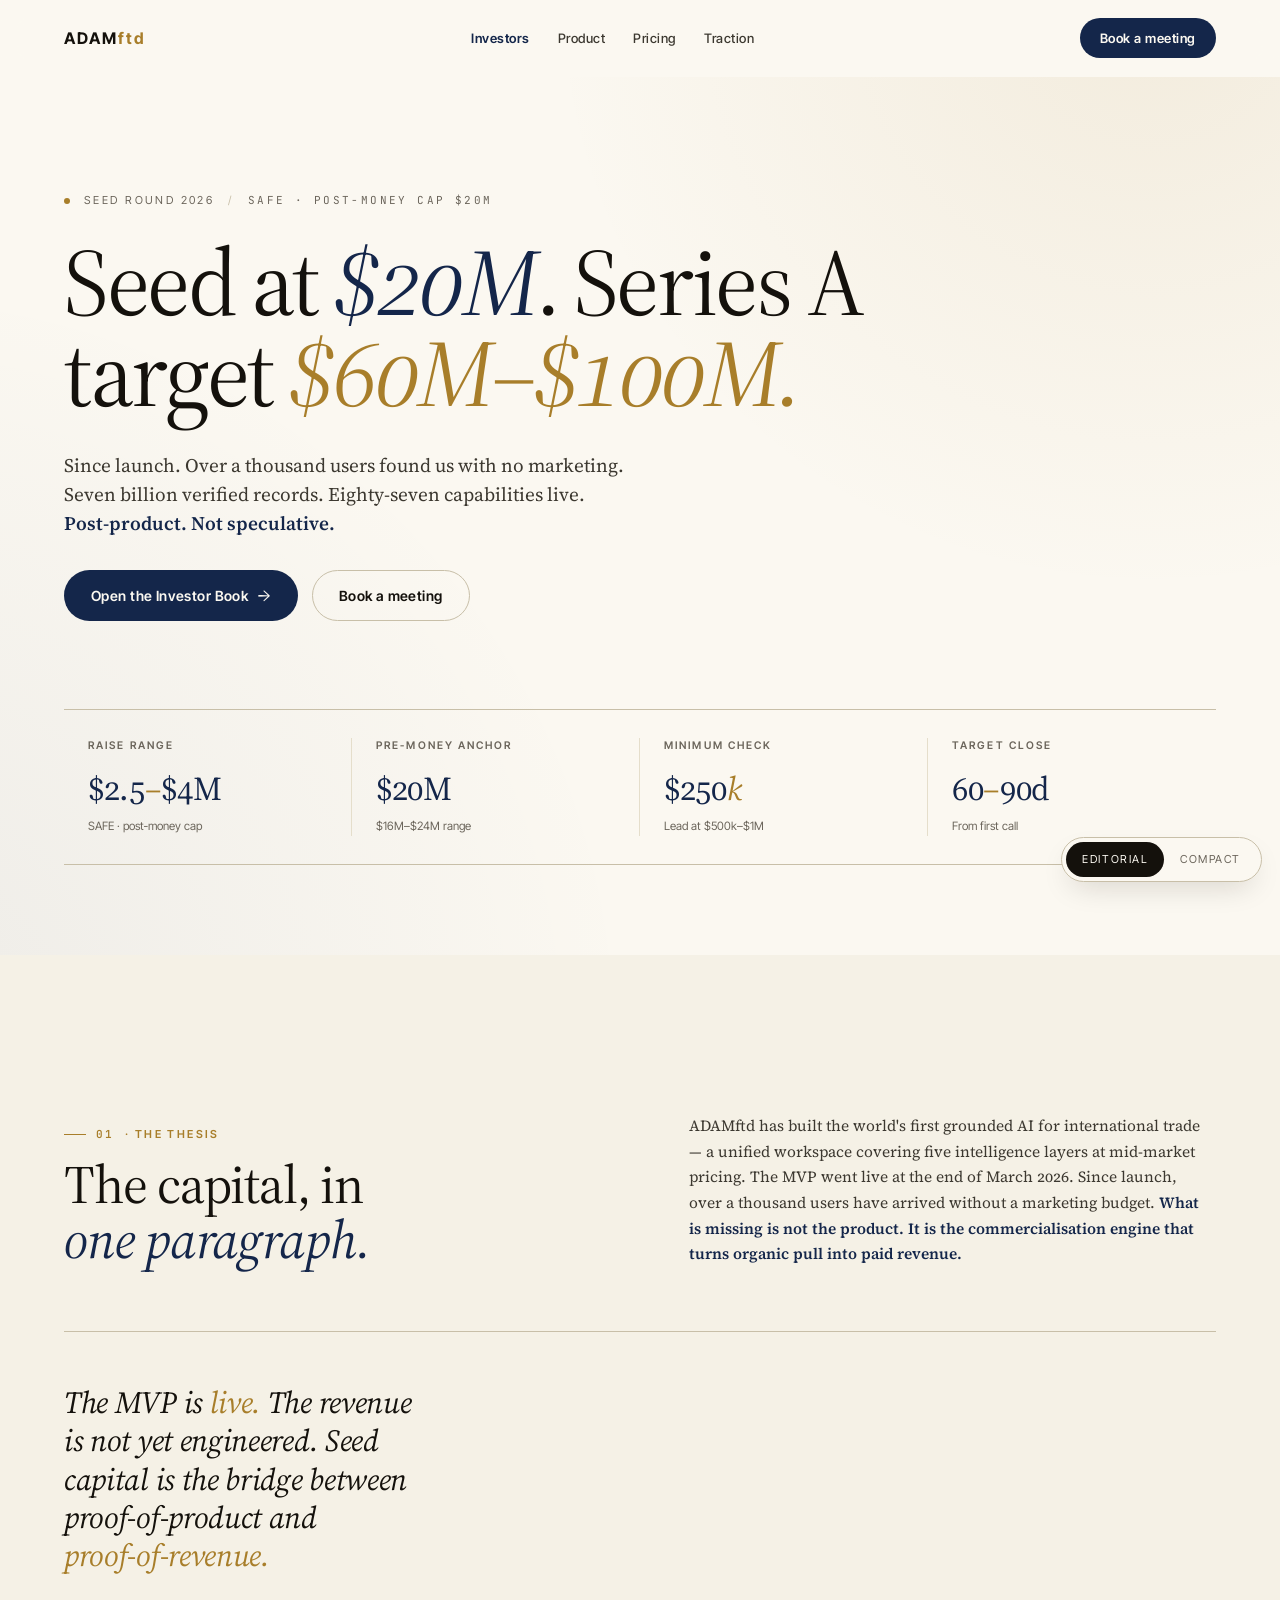
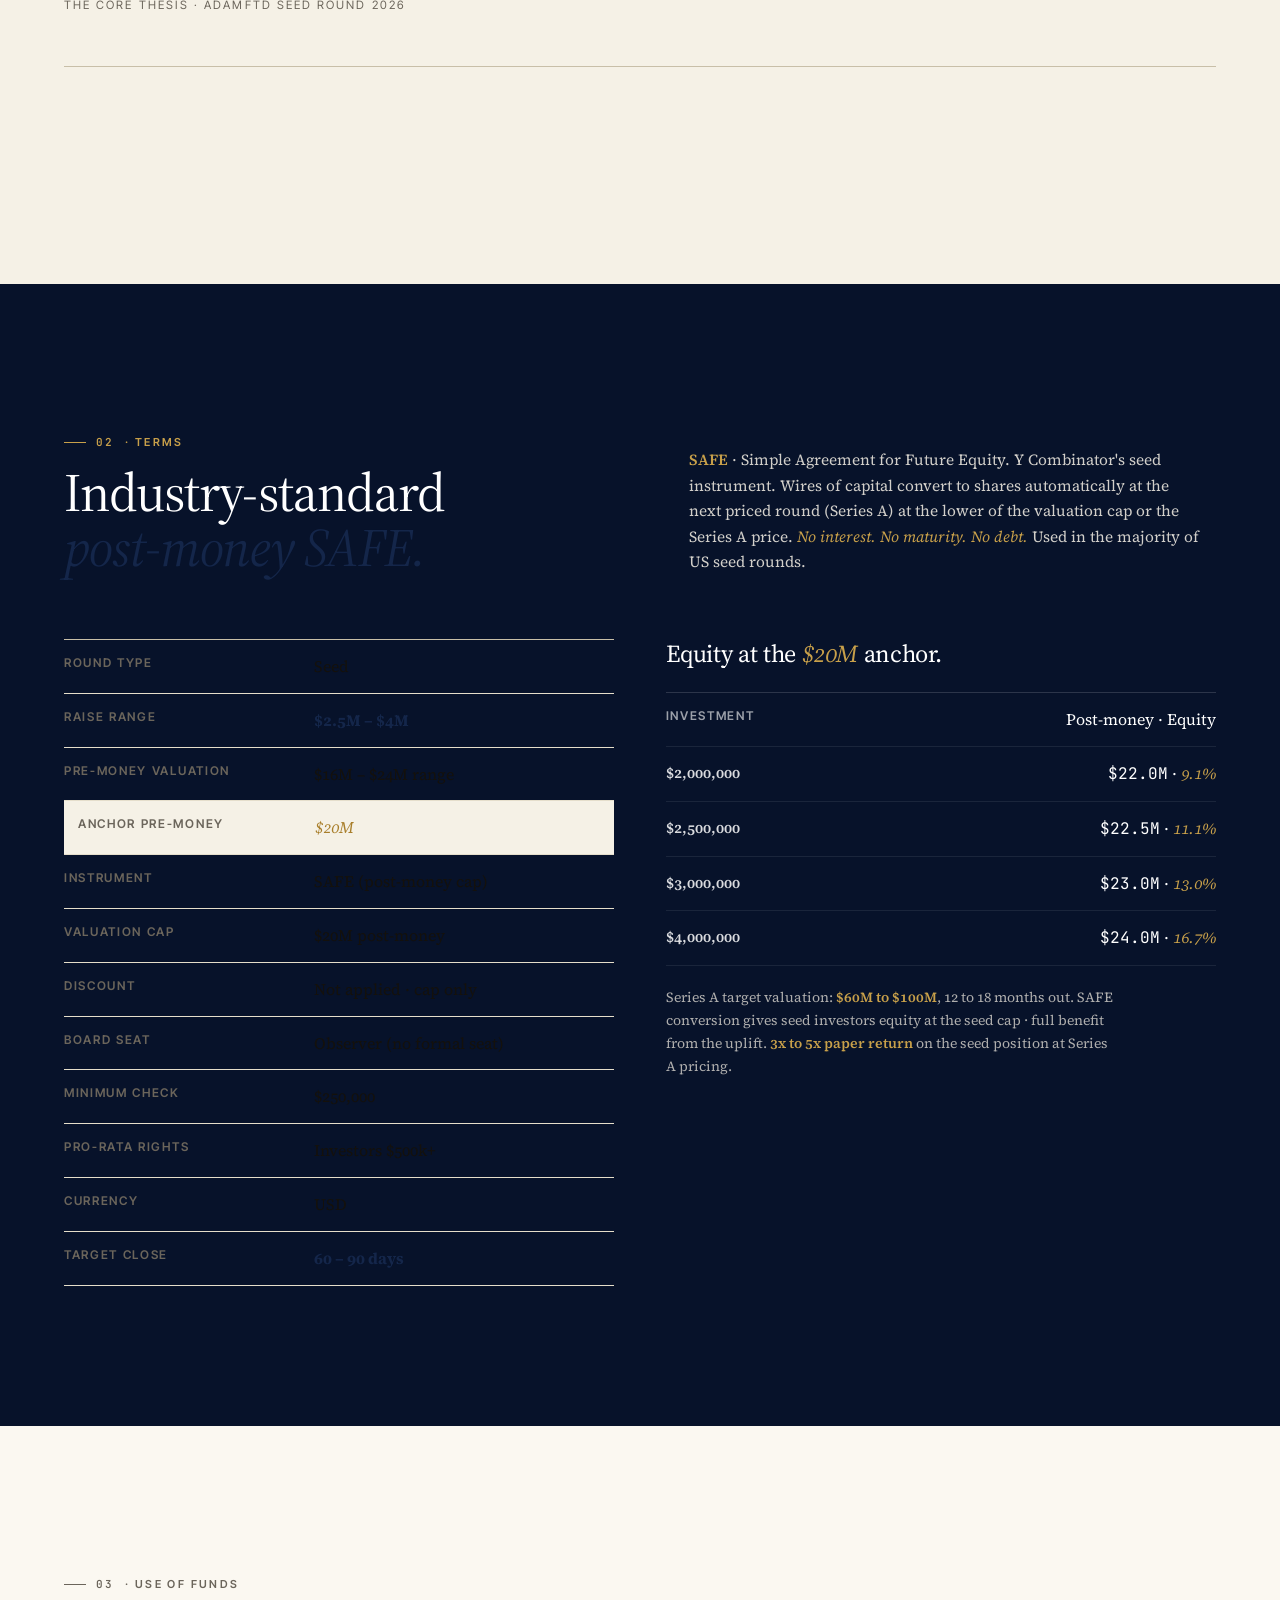
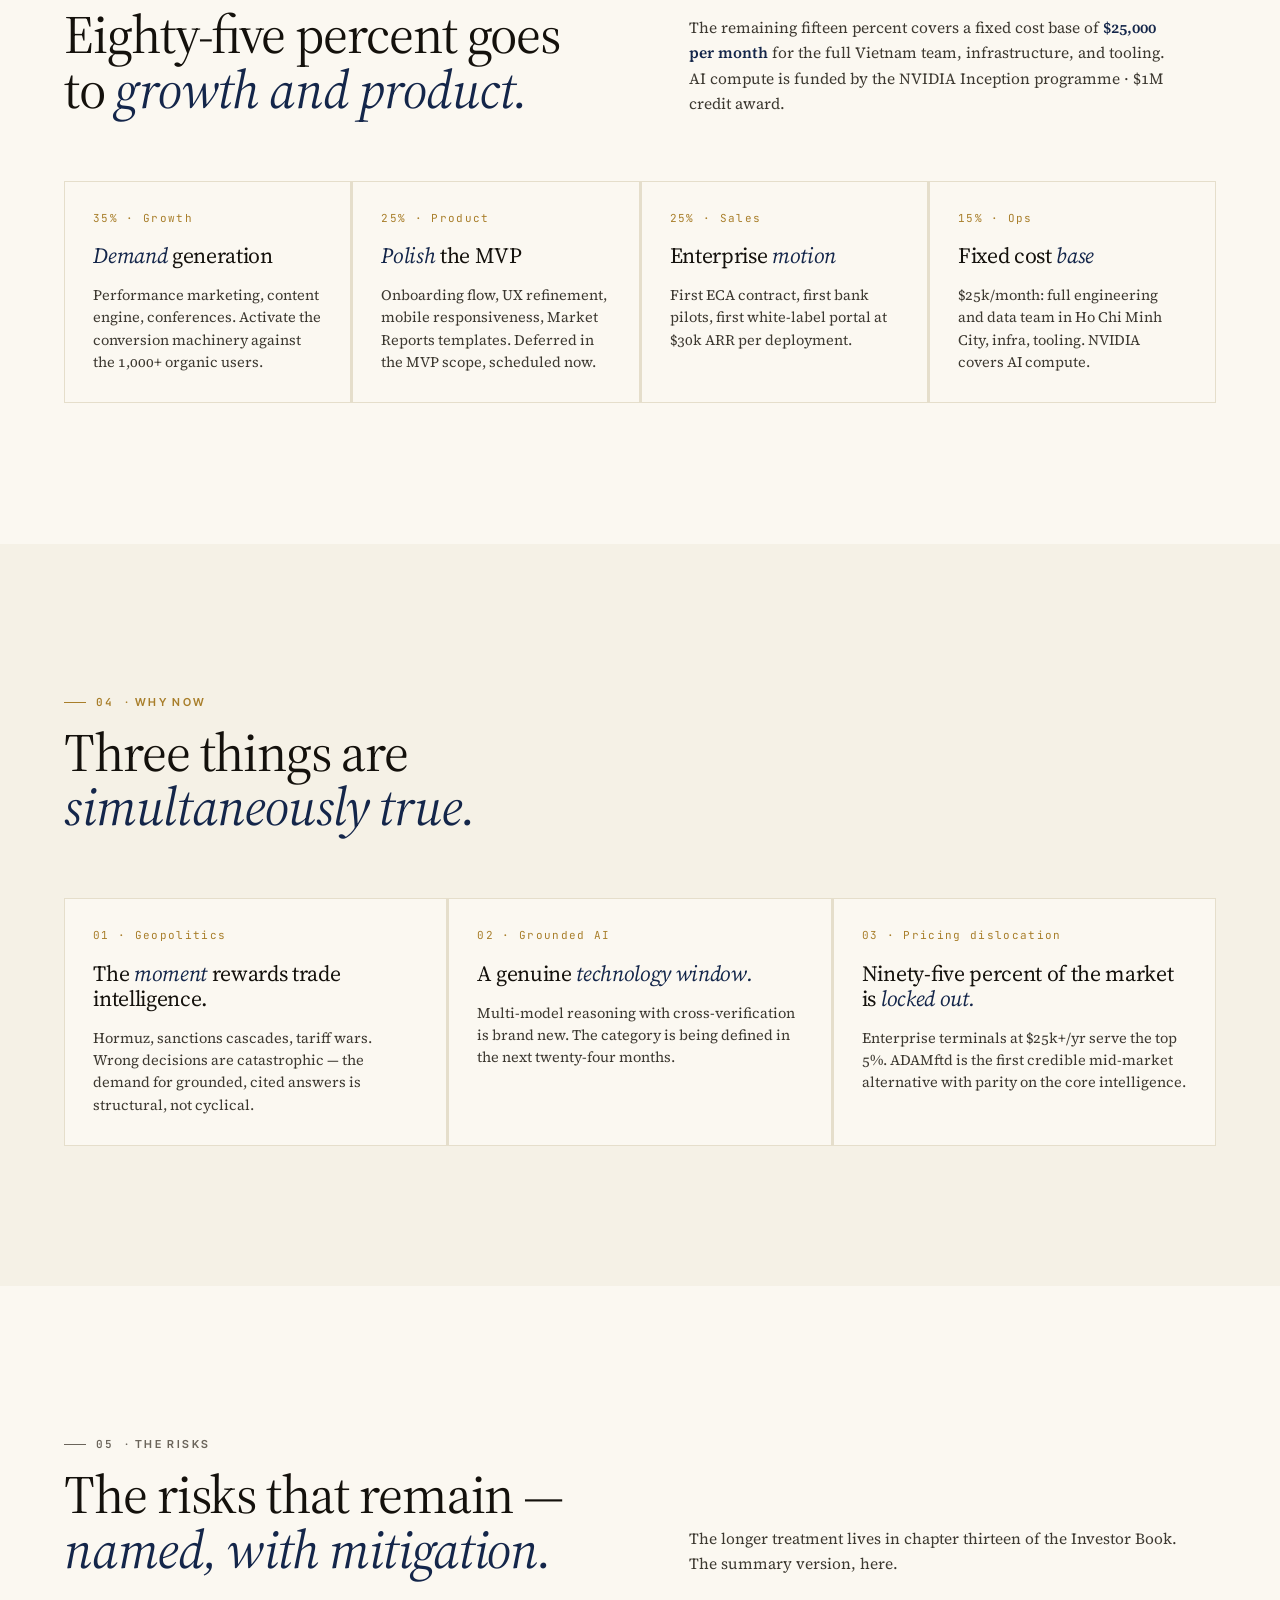
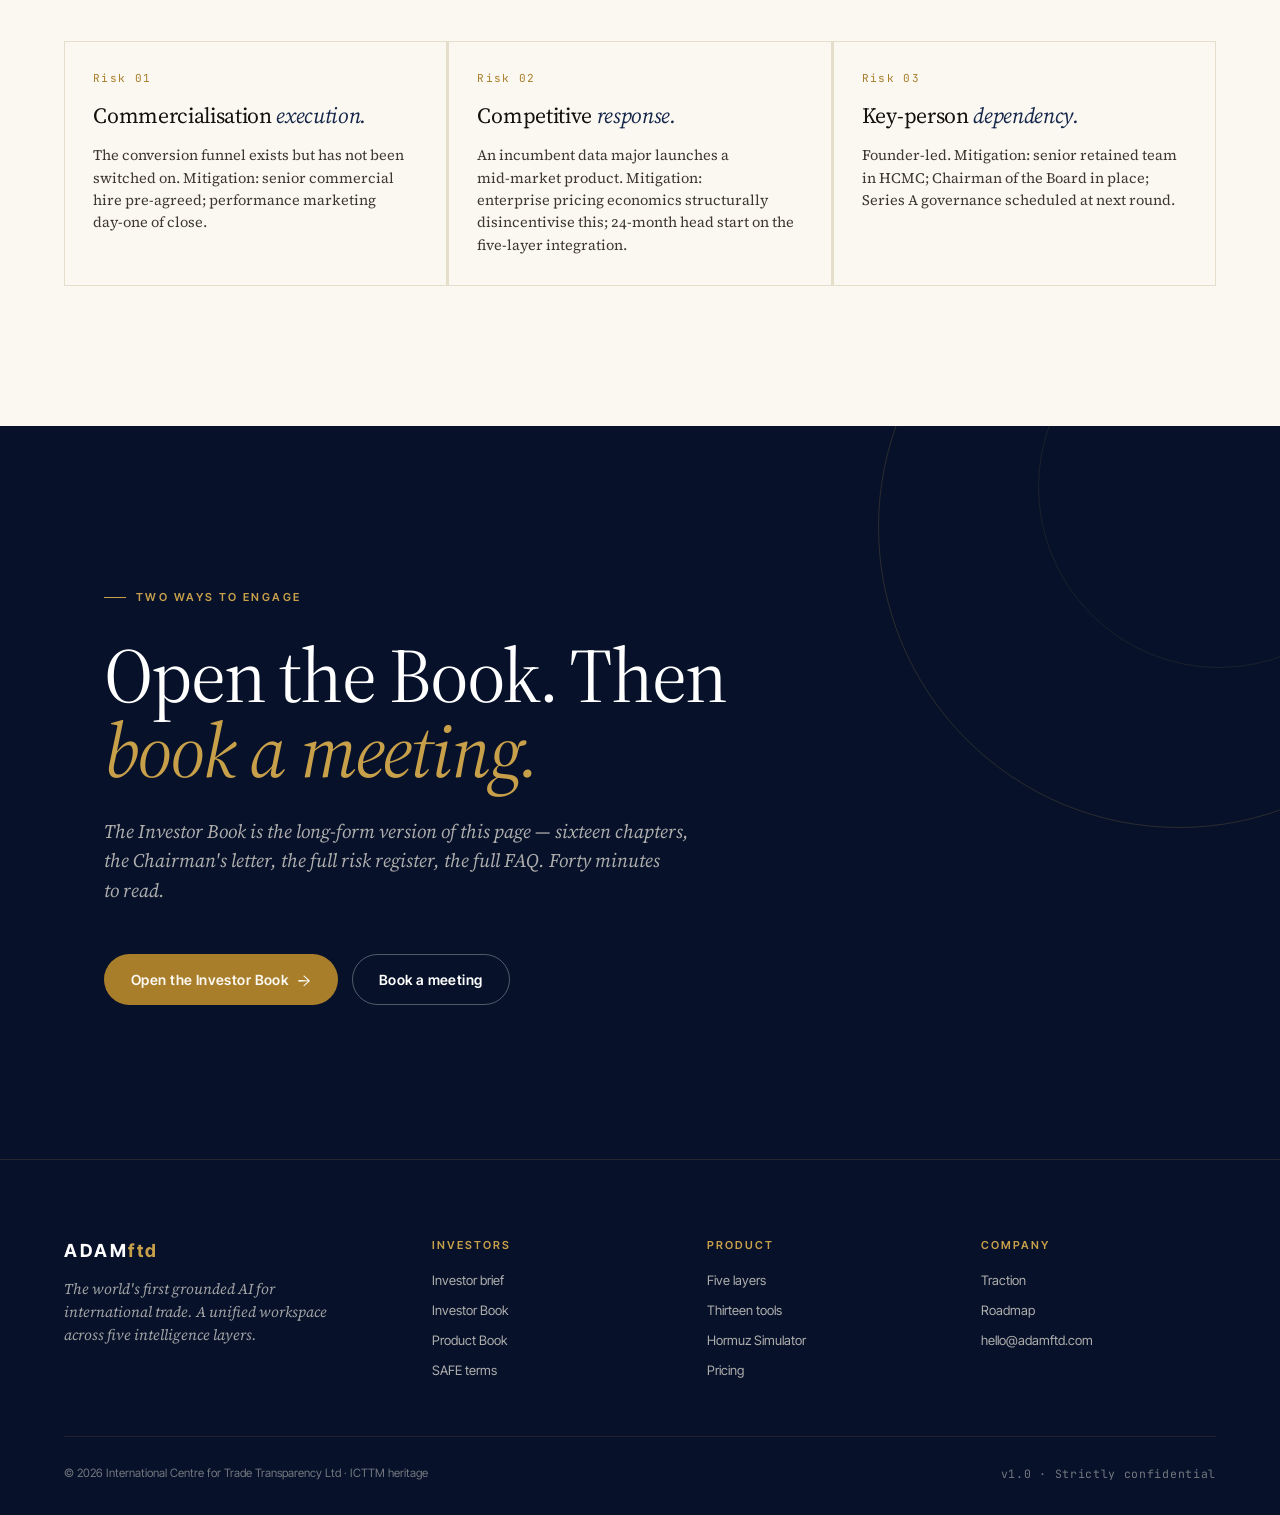
==== investors.html @ 6f7da0b5 "Initial commit: ADAMftd investor microsite Five-section static site: hero, product layers, pricing, " ====
<!DOCTYPE html>
<html lang="en" data-density="editorial">
<head>
<meta charset="UTF-8">
<meta name="viewport" content="width=device-width, initial-scale=1.0">
<title>ADAMftd · For investors · Seed Round 2026</title>
<meta name="robots" content="noindex,nofollow">
<link rel="preconnect" href="https://fonts.googleapis.com">
<link rel="preconnect" href="https://fonts.gstatic.com" crossorigin>
<link href="https://fonts.googleapis.com/css2?family=Source+Serif+4:opsz,wght@8..60,300;8..60,400;8..60,500;8..60,600;8..60,700;8..60,800&family=Inter+Tight:wght@300;400;500;600;700&family=JetBrains+Mono:wght@400;500&display=swap" rel="stylesheet">
<link rel="stylesheet" href="style.css">
</head>
<body>

<header class="nav" id="nav">
  <a href="index.html" class="brand">ADAM<span>ftd</span></a>
  <nav class="links">
    <a href="investors.html" class="current">Investors</a>
    <a href="index.html#layers">Product</a>
    <a href="pricing.html">Pricing</a>
    <a href="index.html#traction">Traction</a>
  </nav>
  <a class="cta" href="mailto:hello@adamftd.com">Book a meeting</a>
  <button class="burger" id="burger" aria-label="Open menu">
    <svg viewBox="0 0 24 24" fill="none" stroke="currentColor" stroke-width="1.6"><path d="M3 7h18M3 12h18M3 17h18"/></svg>
  </button>
</header>

<!-- HERO -->
<section class="hero">
  <div class="wrap">
    <div class="hero-meta reveal">
      <span class="dot"></span>
      <span>Seed Round 2026</span>
      <span style="color:var(--rule)">/</span>
      <span class="mono">SAFE · post&#8209;money cap $20M</span>
    </div>
    <h1 class="display hero-headline reveal" style="max-width:22ch">
      Seed at <em>$20M</em>. Series A target <span class="g">$60M&#8211;$100M.</span>
    </h1>
    <p class="hero-sub reveal">
      Since launch. Over a thousand users found us with no marketing. Seven billion verified records. Eighty&#8209;seven capabilities live. <strong>Post&#8209;product. Not speculative.</strong>
    </p>
    <div class="btn-row reveal">
      <a class="btn btn-primary" href="../investor-book/ADAMftd Investor Book.html">Open the Investor Book <span class="arrow">→</span></a>
      <a class="btn btn-ghost" href="mailto:hello@adamftd.com">Book a meeting</a>
    </div>

    <div class="hero-strip reveal">
      <div class="cell"><div class="lbl">Raise range</div><div class="val">$2.5<em>–</em>$4M</div><div class="sub">SAFE · post&#8209;money cap</div></div>
      <div class="cell"><div class="lbl">Pre&#8209;money anchor</div><div class="val">$20M</div><div class="sub">$16M&#8211;$24M range</div></div>
      <div class="cell"><div class="lbl">Minimum check</div><div class="val">$250<em>k</em></div><div class="sub">Lead at $500k&#8211;$1M</div></div>
      <div class="cell"><div class="lbl">Target close</div><div class="val">60<em>–</em>90d</div><div class="sub">From first call</div></div>
    </div>
  </div>
</section>

<!-- THE THESIS (chairman pull) -->
<section class="cream">
  <div class="wrap">
    <div class="section-head reveal">
      <div>
        <div class="eyebrow"><span class="mono">01</span> · The thesis</div>
        <h2 class="section-title">The capital, in <em>one paragraph.</em></h2>
      </div>
      <div class="right">
        <p class="body-prose">ADAMftd has built the world's first grounded AI for international trade — a unified workspace covering five intelligence layers at mid&#8209;market pricing. The MVP went live at the end of March 2026. Since launch, over a thousand users have arrived without a marketing budget. <strong>What is missing is not the product. It is the commercialisation engine that turns organic pull into paid revenue.</strong></p>
      </div>
    </div>

    <div class="pull reveal" style="margin-top:0">
      <blockquote>The MVP is <em>live.</em> The revenue is not yet engineered. Seed capital is the bridge between proof&#8209;of&#8209;product and <em>proof&#8209;of&#8209;revenue.</em></blockquote>
      <div class="attr">The core thesis · ADAMftd Seed Round 2026</div>
    </div>
  </div>
</section>

<!-- TERMS -->
<section id="terms" class="dark">
  <div class="wrap">
    <div class="section-head reveal">
      <div>
        <div class="eyebrow paper"><span class="mono">02</span> · Terms</div>
        <h2 class="section-title">Industry&#8209;standard <em>post&#8209;money SAFE.</em></h2>
      </div>
      <div class="right">
        <p class="body-prose"><strong>SAFE</strong> · Simple Agreement for Future Equity. Y Combinator's seed instrument. Wires of capital convert to shares automatically at the next priced round (Series A) at the lower of the valuation cap or the Series A price. <em>No interest. No maturity. No debt.</em> Used in the majority of US seed rounds.</p>
      </div>
    </div>

    <div class="terms reveal">
      <div class="terms-table">
        <div class="row"><div class="k">Round type</div><div class="v">Seed</div></div>
        <div class="row"><div class="k">Raise range</div><div class="v"><strong>$2.5M – $4M</strong></div></div>
        <div class="row"><div class="k">Pre&#8209;money valuation</div><div class="v">$16M – $24M range</div></div>
        <div class="row accent"><div class="k">Anchor pre&#8209;money</div><div class="v"><em>$20M</em></div></div>
        <div class="row"><div class="k">Instrument</div><div class="v">SAFE (post&#8209;money cap)</div></div>
        <div class="row"><div class="k">Valuation cap</div><div class="v">$20M post&#8209;money</div></div>
        <div class="row"><div class="k">Discount</div><div class="v">Not applied · cap only</div></div>
        <div class="row"><div class="k">Board seat</div><div class="v">Observer (no formal seat)</div></div>
        <div class="row"><div class="k">Minimum check</div><div class="v">$250,000</div></div>
        <div class="row"><div class="k">Pro&#8209;rata rights</div><div class="v">Investors $500k+</div></div>
        <div class="row"><div class="k">Currency</div><div class="v">USD</div></div>
        <div class="row"><div class="k">Target close</div><div class="v"><strong>60 – 90 days</strong></div></div>
      </div>

      <div>
        <h3 style="font-family:var(--serif);font-size:clamp(22px,1.9vw,30px);color:#fff;letter-spacing:-0.015em;line-height:1.2;margin-bottom:24px">Equity at the <em style="color:var(--gold-2)">$20M</em> anchor.</h3>
        <div class="terms-table" style="border-top-color:rgba(255,255,255,0.15)">
          <div class="row" style="border-bottom-color:rgba(255,255,255,0.08)">
            <div class="k" style="color:rgba(255,255,255,0.6)">Investment</div>
            <div class="v" style="color:#fff;text-align:right">Post&#8209;money · Equity</div>
          </div>
          <div class="row" style="border-bottom-color:rgba(255,255,255,0.08)">
            <div class="k" style="color:rgba(255,255,255,0.85);font-family:var(--serif);text-transform:none;letter-spacing:0;font-size:15px">$2,000,000</div>
            <div class="v" style="color:#fff;text-align:right" class="mono-tab"><span class="mono-tab">$22.0M</span> · <em style="color:var(--gold-2);font-style:italic">9.1%</em></div>
          </div>
          <div class="row" style="border-bottom-color:rgba(255,255,255,0.08)">
            <div class="k" style="color:rgba(255,255,255,0.85);font-family:var(--serif);text-transform:none;letter-spacing:0;font-size:15px">$2,500,000</div>
            <div class="v" style="color:#fff;text-align:right"><span class="mono-tab">$22.5M</span> · <em style="color:var(--gold-2);font-style:italic">11.1%</em></div>
          </div>
          <div class="row" style="border-bottom-color:rgba(255,255,255,0.08)">
            <div class="k" style="color:rgba(255,255,255,0.85);font-family:var(--serif);text-transform:none;letter-spacing:0;font-size:15px">$3,000,000</div>
            <div class="v" style="color:#fff;text-align:right"><span class="mono-tab">$23.0M</span> · <em style="color:var(--gold-2);font-style:italic">13.0%</em></div>
          </div>
          <div class="row" style="border-bottom-color:rgba(255,255,255,0.08)">
            <div class="k" style="color:rgba(255,255,255,0.85);font-family:var(--serif);text-transform:none;letter-spacing:0;font-size:15px">$4,000,000</div>
            <div class="v" style="color:#fff;text-align:right"><span class="mono-tab">$24.0M</span> · <em style="color:var(--gold-2);font-style:italic">16.7%</em></div>
          </div>
        </div>
        <p class="body-prose" style="color:rgba(246,241,230,0.7);margin-top:20px;font-size:14px">Series A target valuation: <strong style="color:var(--gold-2)">$60M to $100M</strong>, 12 to 18 months out. SAFE conversion gives seed investors equity at the seed cap · full benefit from the uplift. <strong style="color:var(--gold-2)">3x to 5x paper return</strong> on the seed position at Series A pricing.</p>
      </div>
    </div>
  </div>
</section>

<!-- USE OF FUNDS -->
<section>
  <div class="wrap">
    <div class="section-head reveal">
      <div>
        <div class="eyebrow ink"><span class="mono">03</span> · Use of funds</div>
        <h2 class="section-title">Eighty&#8209;five percent goes to <em>growth and product.</em></h2>
      </div>
      <div class="right">
        <p class="body-prose">The remaining fifteen percent covers a fixed cost base of <strong>$25,000 per month</strong> for the full Vietnam team, infrastructure, and tooling. AI compute is funded by the NVIDIA Inception programme · $1M credit award.</p>
      </div>
    </div>

    <div class="grid grid-4 reveal">
      <div class="card">
        <div class="card-num">35% · Growth</div>
        <h3 class="card-title"><em>Demand</em> generation</h3>
        <p class="card-body">Performance marketing, content engine, conferences. Activate the conversion machinery against the 1,000+ organic users.</p>
      </div>
      <div class="card">
        <div class="card-num">25% · Product</div>
        <h3 class="card-title"><em>Polish</em> the MVP</h3>
        <p class="card-body">Onboarding flow, UX refinement, mobile responsiveness, Market Reports templates. Deferred in the MVP scope, scheduled now.</p>
      </div>
      <div class="card">
        <div class="card-num">25% · Sales</div>
        <h3 class="card-title">Enterprise <em>motion</em></h3>
        <p class="card-body">First ECA contract, first bank pilots, first white&#8209;label portal at $30k ARR per deployment.</p>
      </div>
      <div class="card">
        <div class="card-num">15% · Ops</div>
        <h3 class="card-title">Fixed cost <em>base</em></h3>
        <p class="card-body">$25k/month: full engineering and data team in Ho Chi Minh City, infra, tooling. NVIDIA covers AI compute.</p>
      </div>
    </div>
  </div>
</section>

<!-- WHY NOW -->
<section class="cream">
  <div class="wrap">
    <div class="section-head reveal">
      <div>
        <div class="eyebrow"><span class="mono">04</span> · Why now</div>
        <h2 class="section-title">Three things are <em>simultaneously true.</em></h2>
      </div>
    </div>

    <div class="grid grid-3 reveal">
      <div class="card">
        <div class="card-num">01 · Geopolitics</div>
        <h3 class="card-title">The <em>moment</em> rewards trade intelligence.</h3>
        <p class="card-body">Hormuz, sanctions cascades, tariff wars. Wrong decisions are catastrophic — the demand for grounded, cited answers is structural, not cyclical.</p>
      </div>
      <div class="card">
        <div class="card-num">02 · Grounded AI</div>
        <h3 class="card-title">A genuine <em>technology window.</em></h3>
        <p class="card-body">Multi&#8209;model reasoning with cross&#8209;verification is brand new. The category is being defined in the next twenty&#8209;four months.</p>
      </div>
      <div class="card">
        <div class="card-num">03 · Pricing dislocation</div>
        <h3 class="card-title">Ninety&#8209;five percent of the market is <em>locked out.</em></h3>
        <p class="card-body">Enterprise terminals at $25k+/yr serve the top 5%. ADAMftd is the first credible mid&#8209;market alternative with parity on the core intelligence.</p>
      </div>
    </div>
  </div>
</section>

<!-- RISKS -->
<section>
  <div class="wrap">
    <div class="section-head reveal">
      <div>
        <div class="eyebrow ink"><span class="mono">05</span> · The risks</div>
        <h2 class="section-title">The risks that remain — <em>named, with mitigation.</em></h2>
      </div>
      <div class="right">
        <p class="body-prose">The longer treatment lives in chapter thirteen of the Investor Book. The summary version, here.</p>
      </div>
    </div>

    <div class="grid grid-3 reveal">
      <div class="card">
        <div class="card-num">Risk 01</div>
        <h3 class="card-title">Commercialisation <em>execution.</em></h3>
        <p class="card-body">The conversion funnel exists but has not been switched on. Mitigation: senior commercial hire pre&#8209;agreed; performance marketing day&#8209;one of close.</p>
      </div>
      <div class="card">
        <div class="card-num">Risk 02</div>
        <h3 class="card-title">Competitive <em>response.</em></h3>
        <p class="card-body">An incumbent data major launches a mid&#8209;market product. Mitigation: enterprise pricing economics structurally disincentivise this; 24&#8209;month head start on the five&#8209;layer integration.</p>
      </div>
      <div class="card">
        <div class="card-num">Risk 03</div>
        <h3 class="card-title">Key&#8209;person <em>dependency.</em></h3>
        <p class="card-body">Founder&#8209;led. Mitigation: senior retained team in HCMC; Chairman of the Board in place; Series A governance scheduled at next round.</p>
      </div>
    </div>
  </div>
</section>

<!-- FINAL CTA -->
<section class="final">
  <div class="wrap">
    <div class="eyebrow paper reveal" style="margin-bottom:32px">Two ways to engage</div>
    <h2 class="reveal">Open the Book. Then <em>book a meeting.</em></h2>
    <p class="deck-line reveal">The Investor Book is the long&#8209;form version of this page — sixteen chapters, the Chairman's letter, the full risk register, the full FAQ. Forty minutes to read.</p>
    <div class="btn-row reveal" style="margin-top:48px">
      <a class="btn btn-gold" href="../investor-book/ADAMftd Investor Book.html">Open the Investor Book <span class="arrow">→</span></a>
      <a class="btn btn-dark-ghost" href="mailto:hello@adamftd.com">Book a meeting</a>
    </div>
  </div>
</section>

<footer>
  <div class="grid-foot">
    <div>
      <div class="foot-brand">ADAM<span>ftd</span></div>
      <p class="foot-tag">The world's first grounded AI for international trade. A unified workspace across five intelligence layers.</p>
    </div>
    <div>
      <h5>Investors</h5>
      <ul>
        <li><a href="investors.html">Investor brief</a></li>
        <li><a href="../investor-book/ADAMftd Investor Book.html">Investor Book</a></li>
        <li><a href="../product-book/ADAMftd Product Book.html">Product Book</a></li>
        <li><a href="#terms">SAFE terms</a></li>
      </ul>
    </div>
    <div>
      <h5>Product</h5>
      <ul>
        <li><a href="index.html#layers">Five layers</a></li>
        <li><a href="index.html#tools">Thirteen tools</a></li>
        <li><a href="index.html#hormuz">Hormuz Simulator</a></li>
        <li><a href="pricing.html">Pricing</a></li>
      </ul>
    </div>
    <div>
      <h5>Company</h5>
      <ul>
        <li><a href="index.html#traction">Traction</a></li>
        <li><a href="index.html#roadmap">Roadmap</a></li>
        <li><a href="mailto:hello@adamftd.com">hello@adamftd.com</a></li>
      </ul>
    </div>
  </div>
  <div class="legal">
    <div>© 2026 International Centre for Trade Transparency Ltd · ICTTM heritage</div>
    <div class="mono">v1.0 · Strictly confidential</div>
  </div>
</footer>

<div class="density-toggle" role="group" aria-label="Page density">
  <button data-density="editorial" class="active" type="button">Editorial</button>
  <button data-density="compact" type="button">Compact</button>
</div>

<script src="script.js"></script>
</body>
</html>
---- style.css ----
/* ============================================================
   ADAMftd · Investor Microsite
   Editorial direction lifted from the Investor Book:
   ivory paper, navy ink, restrained gold, Source Serif 4.
   ============================================================ */

:root {
  --paper: #FBF8F1;
  --paper-2: #F5F1E6;
  --paper-3: #EDE6D2;
  --ink: #14110C;
  --ink-2: #3C3830;
  --ink-3: #6B655B;
  --ink-4: #9B9486;
  --rule: #C8BFA8;
  --rule-soft: #E5DECB;
  --navy: #14264A;
  --navy-2: #243A65;
  --navy-3: #0B1A36;
  --navy-deep: #07122A;
  --gold: #A87E2A;
  --gold-2: #C8A04A;
  --gold-soft: #EFE3C2;
  --green: #4F6B3E;
  --red: #8E2D27;
  --amber: #A85F1F;

  --serif: 'Source Serif 4', 'Iowan Old Style', Georgia, serif;
  --sans: 'Inter Tight', -apple-system, BlinkMacSystemFont, 'Segoe UI', sans-serif;
  --mono: 'JetBrains Mono', ui-monospace, monospace;

  --pad-x: clamp(20px, 5vw, 96px);
  --section-y: clamp(72px, 11vw, 168px);
  --gap: clamp(24px, 3.5vw, 56px);
}

/* Density tweak (set on <html data-density="editorial|compact">) */
html[data-density="compact"] {
  --section-y: clamp(48px, 7vw, 104px);
  --gap: clamp(16px, 2.5vw, 36px);
}

* { margin: 0; padding: 0; box-sizing: border-box; }

html { scroll-behavior: smooth; }

html, body {
  background: var(--paper);
  color: var(--ink);
  font-family: var(--serif);
  font-feature-settings: "kern", "liga", "onum";
  -webkit-font-smoothing: antialiased;
  text-rendering: optimizeLegibility;
  line-height: 1.55;
}

body { overflow-x: hidden; }

img, svg { display: block; max-width: 100%; }

/* ============================================================
   TYPOGRAPHY
   ============================================================ */

.eyebrow {
  font-family: var(--sans);
  font-size: 11px;
  font-weight: 600;
  letter-spacing: 0.22em;
  text-transform: uppercase;
  color: var(--gold);
  display: inline-flex;
  align-items: center;
  gap: 10px;
}
.eyebrow::before {
  content: "";
  width: 22px;
  height: 1px;
  background: var(--gold);
}
.eyebrow.no-rule::before { display: none; }
.eyebrow.ink { color: var(--ink-3); }
.eyebrow.ink::before { background: var(--ink-3); }
.eyebrow.navy { color: var(--navy); }
.eyebrow.navy::before { background: var(--navy); }
.eyebrow.paper { color: var(--gold-2); }
.eyebrow.paper::before { background: var(--gold-2); }

.smallcaps {
  font-family: var(--sans);
  font-size: 12px;
  font-weight: 600;
  letter-spacing: 0.18em;
  text-transform: uppercase;
  color: var(--ink-3);
}

.chapnum {
  font-family: var(--mono);
  font-size: 11px;
  color: var(--gold);
  letter-spacing: 0.1em;
  display: inline-block;
  padding-right: 14px;
  margin-right: 14px;
  border-right: 1px solid var(--rule);
}

h1, h2, h3, h4 { font-family: var(--serif); font-weight: 400; letter-spacing: -0.015em; color: var(--ink); }

.display {
  font-size: clamp(48px, 7.4vw, 124px);
  line-height: 0.96;
  letter-spacing: -0.025em;
  font-weight: 400;
  text-wrap: balance;
}
.display em { font-style: italic; color: var(--navy); font-weight: 400; }
.display .g { color: var(--gold); font-style: italic; }

.section-title {
  font-size: clamp(34px, 4.2vw, 64px);
  line-height: 1.02;
  letter-spacing: -0.02em;
  font-weight: 400;
  text-wrap: balance;
  margin-top: 14px;
}
.section-title em { font-style: italic; color: var(--navy); }
.section-title .g { color: var(--gold); font-style: italic; }

.deck {
  font-family: var(--serif);
  font-size: clamp(17px, 1.45vw, 22px);
  line-height: 1.5;
  color: var(--ink-2);
  font-style: italic;
  max-width: 70ch;
  margin-top: 18px;
  text-wrap: pretty;
}

p { text-wrap: pretty; }
p + p { margin-top: 0.9em; }

.lede {
  font-size: clamp(17px, 1.35vw, 21px);
  line-height: 1.55;
  color: var(--ink-2);
  max-width: 64ch;
}
.lede strong { color: var(--navy); font-weight: 600; }
.lede em { font-style: italic; color: var(--navy); }

.body-prose {
  font-size: clamp(15.5px, 1.05vw, 17.5px);
  line-height: 1.65;
  color: var(--ink-2);
  max-width: 64ch;
}
.body-prose strong { color: var(--navy); font-weight: 600; }
.body-prose em { font-style: italic; color: var(--navy); }

.mono { font-family: var(--mono); }
.mono-tab { font-family: var(--mono); font-variant-numeric: tabular-nums; }
.num { font-variant-numeric: tabular-nums; }

a { color: inherit; text-decoration: none; }

.hairline { height: 1px; background: var(--rule); border: 0; }
.gold-rule { height: 1px; background: var(--gold); border: 0; width: 56px; }

/* ============================================================
   LAYOUT
   ============================================================ */

.wrap { width: 100%; padding-inline: var(--pad-x); }
.wrap-tight { width: 100%; padding-inline: var(--pad-x); max-width: 1320px; margin-inline: auto; }

section {
  padding-block: var(--section-y);
  position: relative;
}
section.tight { padding-block: calc(var(--section-y) * 0.6); }

section.dark {
  background: var(--navy-deep);
  color: #F6F1E6;
}
section.dark h2, section.dark h3 { color: #fff; }
section.dark .deck { color: rgba(246, 241, 230, 0.78); }
section.dark .lede, section.dark .body-prose { color: rgba(246, 241, 230, 0.85); }
section.dark .lede strong, section.dark .body-prose strong { color: var(--gold-2); }
section.dark .lede em, section.dark .body-prose em { color: var(--gold-2); }

section.cream { background: var(--paper-2); }
section.gold-tint { background: linear-gradient(180deg, var(--paper) 0%, var(--gold-soft) 100%); }

.section-head { display: grid; grid-template-columns: 1.1fr 1fr; gap: var(--gap); align-items: end; margin-bottom: clamp(40px, 5vw, 84px); }
.section-head .right { padding-top: 18px; }
@media (max-width: 880px) {
  .section-head { grid-template-columns: 1fr; gap: 20px; }
  .section-head .right { padding-top: 4px; }
}

/* ============================================================
   NAV
   ============================================================ */

.nav {
  position: sticky; top: 0; z-index: 50;
  display: flex; align-items: center; justify-content: space-between;
  padding: 18px var(--pad-x);
  background: rgba(251, 248, 241, 0.86);
  backdrop-filter: saturate(140%) blur(14px);
  -webkit-backdrop-filter: saturate(140%) blur(14px);
  border-bottom: 1px solid transparent;
  transition: border-color 0.2s ease, background 0.2s ease;
}
.nav.scrolled { border-bottom-color: var(--rule-soft); }
.nav .brand {
  font-family: var(--sans);
  font-weight: 700;
  font-size: 16px;
  letter-spacing: 0.12em;
  color: var(--ink);
}
.nav .brand span { color: var(--gold); }
.nav .links { display: flex; gap: 28px; align-items: center; }
.nav .links a {
  font-family: var(--sans);
  font-size: 13px;
  font-weight: 500;
  letter-spacing: 0.04em;
  color: var(--ink-2);
  transition: color 0.15s ease;
}
.nav .links a:hover { color: var(--navy); }
.nav .links a.current { color: var(--navy); font-weight: 600; }
.nav .cta {
  font-family: var(--sans);
  font-size: 13px;
  font-weight: 600;
  letter-spacing: 0.04em;
  padding: 10px 20px;
  background: var(--navy);
  color: var(--paper);
  border-radius: 999px;
  transition: background 0.15s ease;
}
.nav .cta:hover { background: var(--navy-2); }
.nav .burger { display: none; background: transparent; border: 0; padding: 8px; cursor: pointer; }
.nav .burger svg { width: 22px; height: 22px; }

@media (max-width: 820px) {
  .nav .links { display: none; }
  .nav .burger { display: block; }
  .nav.open {
    flex-wrap: wrap;
    row-gap: 14px;
  }
  .nav.open .links {
    display: flex;
    flex-direction: column;
    align-items: flex-start;
    gap: 14px;
    flex-basis: 100%;
    order: 3;
    padding-top: 14px;
    border-top: 1px solid var(--rule-soft);
  }
}

/* ============================================================
   BUTTONS
   ============================================================ */

.btn-row { display: flex; gap: 14px; flex-wrap: wrap; align-items: center; margin-top: 32px; }

.btn {
  font-family: var(--sans);
  font-size: 14px;
  font-weight: 600;
  letter-spacing: 0.03em;
  padding: 14px 26px;
  border-radius: 999px;
  border: 1px solid transparent;
  cursor: pointer;
  transition: all 0.15s ease;
  display: inline-flex;
  align-items: center;
  gap: 10px;
}
.btn-primary { background: var(--navy); color: var(--paper); }
.btn-primary:hover { background: var(--navy-2); }
.btn-ghost { background: transparent; border-color: var(--rule); color: var(--ink); }
.btn-ghost:hover { border-color: var(--ink); background: var(--paper-2); }
.btn-gold { background: var(--gold); color: var(--paper); }
.btn-gold:hover { background: var(--gold-2); }
.btn-dark-ghost { background: transparent; border-color: rgba(255,255,255,0.3); color: #fff; }
.btn-dark-ghost:hover { border-color: var(--gold-2); color: var(--gold-2); }
.btn .arrow { font-family: var(--serif); font-size: 18px; line-height: 0; transition: transform 0.15s ease; }
.btn:hover .arrow { transform: translateX(3px); }

/* ============================================================
   HERO
   ============================================================ */

.hero {
  padding-top: clamp(64px, 9vw, 120px);
  padding-bottom: clamp(56px, 7vw, 96px);
  position: relative;
  overflow: hidden;
}
.hero::before {
  content: "";
  position: absolute;
  inset: 0;
  background:
    radial-gradient(circle at 90% -10%, rgba(168, 126, 42, 0.10), transparent 40%),
    radial-gradient(circle at -10% 110%, rgba(20, 38, 74, 0.06), transparent 45%);
  pointer-events: none;
}
.hero .wrap { position: relative; }
.hero-meta {
  display: flex; align-items: center; gap: 14px;
  margin-bottom: 28px;
  font-family: var(--sans);
  font-size: 11px;
  letter-spacing: 0.22em;
  text-transform: uppercase;
  color: var(--ink-3);
}
.hero-meta .dot { width: 6px; height: 6px; background: var(--gold); border-radius: 50%; }
.hero-headline { max-width: 18ch; }
.hero-sub {
  margin-top: 32px;
  font-size: clamp(18px, 1.5vw, 22px);
  line-height: 1.5;
  color: var(--ink-2);
  max-width: 60ch;
}
.hero-sub strong { color: var(--navy); font-weight: 600; }

.hero-strip {
  margin-top: clamp(56px, 7vw, 88px);
  border-top: 1px solid var(--rule);
  border-bottom: 1px solid var(--rule);
  padding-block: 28px;
  display: grid;
  grid-template-columns: repeat(4, 1fr);
  gap: 0;
}
.hero-strip .cell {
  padding: 0 24px;
  border-right: 1px solid var(--rule-soft);
}
.hero-strip .cell:last-child { border-right: 0; }
.hero-strip .lbl {
  font-family: var(--sans);
  font-size: 10.5px;
  font-weight: 600;
  letter-spacing: 0.2em;
  text-transform: uppercase;
  color: var(--ink-3);
  margin-bottom: 8px;
}
.hero-strip .val {
  font-family: var(--serif);
  font-size: clamp(26px, 2.6vw, 38px);
  font-weight: 400;
  letter-spacing: -0.01em;
  color: var(--navy);
  font-variant-numeric: tabular-nums;
}
.hero-strip .val em { font-style: italic; color: var(--gold); }
.hero-strip .sub {
  font-family: var(--sans);
  font-size: 11.5px;
  color: var(--ink-3);
  margin-top: 4px;
}

@media (max-width: 880px) {
  .hero-strip { grid-template-columns: repeat(2, 1fr); }
  .hero-strip .cell:nth-child(2) { border-right: 0; }
  .hero-strip .cell:nth-child(3), .hero-strip .cell:nth-child(4) {
    border-top: 1px solid var(--rule-soft);
    padding-top: 20px;
    margin-top: 20px;
  }
  .hero-strip .cell:nth-child(3) { border-right: 1px solid var(--rule-soft); }
}

/* ============================================================
   CARD PATTERNS
   ============================================================ */

.card {
  background: var(--paper);
  border: 1px solid var(--rule-soft);
  padding: clamp(24px, 2.2vw, 36px);
  display: flex;
  flex-direction: column;
  gap: 16px;
  position: relative;
  transition: border-color 0.2s ease, transform 0.2s ease;
}
.card:hover { border-color: var(--ink); }
.card .card-num {
  font-family: var(--mono);
  font-size: 11px;
  color: var(--gold);
  letter-spacing: 0.12em;
}
.card .card-title {
  font-family: var(--serif);
  font-size: clamp(20px, 1.7vw, 26px);
  line-height: 1.15;
  letter-spacing: -0.015em;
  color: var(--ink);
}
.card .card-title em { font-style: italic; color: var(--navy); }
.card .card-body {
  font-size: 14.5px;
  line-height: 1.55;
  color: var(--ink-2);
}
.card .card-meta {
  font-family: var(--sans);
  font-size: 11.5px;
  letter-spacing: 0.12em;
  text-transform: uppercase;
  color: var(--ink-3);
  margin-top: auto;
  padding-top: 16px;
  border-top: 1px solid var(--rule-soft);
}

.card.dark {
  background: var(--navy-deep);
  border-color: rgba(200, 160, 74, 0.2);
  color: #F6F1E6;
}
.card.dark:hover { border-color: var(--gold-2); }
.card.dark .card-title { color: #fff; }
.card.dark .card-body { color: rgba(246, 241, 230, 0.78); }
.card.dark .card-meta { color: rgba(246, 241, 230, 0.55); border-top-color: rgba(255,255,255,0.1); }

/* ============================================================
   GRIDS
   ============================================================ */

.grid { display: grid; gap: 1px; background: var(--rule-soft); }
.grid > * { background: var(--paper); }

.grid-3 { grid-template-columns: repeat(3, 1fr); }
.grid-4 { grid-template-columns: repeat(4, 1fr); }
.grid-5 { grid-template-columns: repeat(5, 1fr); }
.grid-2 { grid-template-columns: repeat(2, 1fr); }
.grid-13 { grid-template-columns: repeat(4, 1fr); } /* 13 wraps as 4 cols */

@media (max-width: 1100px) {
  .grid-5 { grid-template-columns: repeat(2, 1fr); }
  .grid-4, .grid-13 { grid-template-columns: repeat(2, 1fr); }
}
@media (max-width: 720px) {
  .grid-3, .grid-2, .grid-4, .grid-13 { grid-template-columns: 1fr; }
}

/* ============================================================
   QUOTE / PULL
   ============================================================ */

.pull {
  border-top: 1px solid var(--rule);
  border-bottom: 1px solid var(--rule);
  padding-block: clamp(36px, 4vw, 64px);
  margin-block: clamp(48px, 6vw, 88px);
}
.pull blockquote {
  font-family: var(--serif);
  font-style: italic;
  font-size: clamp(22px, 2.4vw, 36px);
  line-height: 1.25;
  color: var(--ink);
  max-width: 24ch;
  letter-spacing: -0.01em;
}
.pull blockquote em { color: var(--gold); font-style: italic; }
.pull .attr {
  font-family: var(--sans);
  font-size: 11.5px;
  letter-spacing: 0.18em;
  text-transform: uppercase;
  color: var(--ink-3);
  margin-top: 22px;
}

/* ============================================================
   PIPELINE (5-step)
   ============================================================ */

.pipeline {
  display: grid;
  grid-template-columns: repeat(5, 1fr);
  gap: 0;
  border: 1px solid var(--rule);
  background: var(--paper);
}
.pipeline .step {
  padding: clamp(20px, 2vw, 32px);
  border-right: 1px solid var(--rule-soft);
  display: flex;
  flex-direction: column;
  gap: 12px;
  min-height: 240px;
  position: relative;
}
.pipeline .step:last-child { border-right: 0; }
.pipeline .step-num {
  font-family: var(--mono);
  font-size: 11px;
  color: var(--gold);
  letter-spacing: 0.14em;
}
.pipeline .step-title {
  font-family: var(--serif);
  font-size: clamp(18px, 1.5vw, 22px);
  color: var(--navy);
  line-height: 1.2;
  letter-spacing: -0.015em;
}
.pipeline .step-body {
  font-size: 13.5px;
  line-height: 1.5;
  color: var(--ink-2);
}
.pipeline .step-tag {
  font-family: var(--sans);
  font-size: 10.5px;
  letter-spacing: 0.16em;
  text-transform: uppercase;
  color: var(--ink-3);
  margin-top: auto;
}
.pipeline .step .arrow {
  position: absolute;
  right: -7px; top: 50%;
  transform: translateY(-50%);
  width: 14px; height: 14px;
  background: var(--paper);
  border-right: 1px solid var(--rule);
  border-top: 1px solid var(--rule);
  transform-origin: center;
  transform: translateY(-50%) rotate(45deg);
  z-index: 1;
}
.pipeline .step:last-child .arrow { display: none; }

@media (max-width: 1000px) {
  .pipeline { grid-template-columns: repeat(2, 1fr); }
  .pipeline .step { border-right: 1px solid var(--rule-soft); border-bottom: 1px solid var(--rule-soft); }
  .pipeline .step .arrow { display: none; }
}

/* ============================================================
   HORMUZ (flagship dark section)
   ============================================================ */

.hormuz-grid {
  display: grid;
  grid-template-columns: 1.2fr 1fr;
  gap: clamp(40px, 5vw, 88px);
  align-items: start;
}
@media (max-width: 980px) { .hormuz-grid { grid-template-columns: 1fr; } }

.hormuz-stage {
  background: var(--navy-3);
  border: 1px solid rgba(200, 160, 74, 0.25);
  padding: 28px;
  position: relative;
  overflow: hidden;
}
.hormuz-stage .label-row {
  display: flex; justify-content: space-between; align-items: center;
  font-family: var(--sans); font-size: 10.5px;
  letter-spacing: 0.18em; text-transform: uppercase;
  color: var(--gold-2);
  margin-bottom: 20px;
}
.hormuz-stage .label-row .live { display: flex; align-items: center; gap: 8px; }
.hormuz-stage .live-dot {
  width: 6px; height: 6px; background: var(--gold-2);
  border-radius: 50%;
  animation: pulse 2.2s ease-in-out infinite;
}
@keyframes pulse {
  0%, 100% { opacity: 0.4; }
  50% { opacity: 1; box-shadow: 0 0 0 4px rgba(200, 160, 74, 0.18); }
}
.hormuz-scenarios { display: grid; grid-template-columns: repeat(2, 1fr); gap: 1px; background: rgba(255,255,255,0.08); }
.hormuz-scenarios > div {
  background: var(--navy-3);
  padding: 18px 16px;
}
.hormuz-scenarios .s-name {
  font-family: var(--sans);
  font-size: 10.5px;
  letter-spacing: 0.16em;
  text-transform: uppercase;
  color: rgba(255,255,255,0.55);
  margin-bottom: 6px;
}
.hormuz-scenarios .s-pct {
  font-family: var(--serif);
  font-size: 26px;
  font-variant-numeric: tabular-nums;
  color: #fff;
  letter-spacing: -0.01em;
}
.hormuz-scenarios .s-pct.up { color: var(--red); }
.hormuz-scenarios .s-pct.down { color: var(--gold-2); }
.hormuz-scenarios .s-bar {
  height: 3px;
  background: rgba(255,255,255,0.08);
  margin-top: 12px;
  overflow: hidden;
}
.hormuz-scenarios .s-bar > span { display: block; height: 100%; background: var(--gold-2); }
.hormuz-stage .hs-foot {
  margin-top: 18px;
  font-family: var(--mono);
  font-size: 10.5px;
  color: rgba(255,255,255,0.4);
  letter-spacing: 0.06em;
}

/* ============================================================
   PRICING
   ============================================================ */

.pricing-grid {
  display: grid;
  grid-template-columns: repeat(4, 1fr);
  gap: 1px;
  background: var(--rule);
}
.pricing-grid > div { background: var(--paper); padding: clamp(28px, 2.6vw, 40px); display: flex; flex-direction: column; gap: 12px; }
.pricing-grid .featured { background: var(--navy-deep); color: #F6F1E6; position: relative; }
.pricing-grid .featured .p-name, .pricing-grid .featured .p-price { color: #fff; }
.pricing-grid .featured .p-body { color: rgba(246, 241, 230, 0.75); }
.pricing-grid .featured .p-feature { color: rgba(246, 241, 230, 0.85); border-color: rgba(255,255,255,0.1); }
.pricing-grid .featured .p-feature::before { background: var(--gold-2); }
.pricing-grid .featured .badge {
  position: absolute;
  top: 18px; right: 18px;
  font-family: var(--sans);
  font-size: 9.5px;
  letter-spacing: 0.2em;
  text-transform: uppercase;
  color: var(--gold-2);
  border: 1px solid var(--gold-2);
  padding: 4px 8px;
  border-radius: 999px;
}
.pricing-grid .p-name {
  font-family: var(--sans);
  font-size: 12.5px;
  font-weight: 600;
  letter-spacing: 0.16em;
  text-transform: uppercase;
  color: var(--ink);
}
.pricing-grid .p-price {
  font-family: var(--serif);
  font-size: clamp(32px, 3.2vw, 48px);
  font-weight: 400;
  letter-spacing: -0.02em;
  color: var(--navy);
  font-variant-numeric: tabular-nums;
}
.pricing-grid .p-price .unit {
  font-family: var(--sans);
  font-size: 13px;
  font-weight: 500;
  letter-spacing: 0.05em;
  color: var(--ink-3);
  margin-left: 4px;
}
.pricing-grid .p-body {
  font-size: 13.5px;
  line-height: 1.55;
  color: var(--ink-2);
  min-height: 60px;
}
.pricing-grid .p-features { display: flex; flex-direction: column; gap: 0; margin-top: 4px; }
.pricing-grid .p-feature {
  font-family: var(--sans);
  font-size: 12.5px;
  color: var(--ink-2);
  padding: 10px 0 10px 20px;
  border-bottom: 1px solid var(--rule-soft);
  position: relative;
}
.pricing-grid .p-feature::before {
  content: "";
  position: absolute;
  left: 0; top: 17px;
  width: 9px; height: 1px;
  background: var(--gold);
}
.pricing-grid .p-feature:last-child { border-bottom: 0; }
.pricing-grid .p-cta {
  margin-top: 16px;
  font-family: var(--sans);
  font-size: 13px;
  font-weight: 600;
  letter-spacing: 0.03em;
  padding: 12px 18px;
  text-align: center;
  border: 1px solid var(--ink);
  color: var(--ink);
  transition: all 0.15s ease;
}
.pricing-grid .p-cta:hover { background: var(--ink); color: var(--paper); }
.pricing-grid .featured .p-cta { border-color: var(--gold-2); color: var(--gold-2); }
.pricing-grid .featured .p-cta:hover { background: var(--gold-2); color: var(--navy-deep); }

@media (max-width: 1000px) {
  .pricing-grid { grid-template-columns: repeat(2, 1fr); }
}
@media (max-width: 600px) {
  .pricing-grid { grid-template-columns: 1fr; }
}

/* ============================================================
   ROADMAP
   ============================================================ */

.roadmap { display: flex; flex-direction: column; gap: 0; }
.roadmap .row {
  display: grid;
  grid-template-columns: 160px 1fr 1fr;
  gap: clamp(20px, 3vw, 56px);
  padding: clamp(22px, 2vw, 32px) 0;
  border-bottom: 1px solid var(--rule-soft);
  align-items: start;
}
.roadmap .row:first-child { border-top: 1px solid var(--rule); }
.roadmap .row:last-child { border-bottom: 1px solid var(--rule); }
.roadmap .rm-when {
  font-family: var(--mono);
  font-size: 12.5px;
  letter-spacing: 0.08em;
  color: var(--gold);
}
.roadmap .rm-status {
  font-family: var(--sans);
  font-size: 10.5px;
  letter-spacing: 0.18em;
  text-transform: uppercase;
  color: var(--ink-3);
  margin-top: 4px;
}
.roadmap .rm-status.done { color: var(--green); }
.roadmap .rm-status.now { color: var(--gold); }
.roadmap .rm-title {
  font-family: var(--serif);
  font-size: clamp(20px, 1.7vw, 26px);
  color: var(--ink);
  line-height: 1.2;
  letter-spacing: -0.015em;
}
.roadmap .rm-body {
  font-size: 14.5px;
  line-height: 1.55;
  color: var(--ink-2);
}

@media (max-width: 820px) {
  .roadmap .row { grid-template-columns: 1fr; gap: 8px; }
  .roadmap .rm-status { margin-top: 0; }
}

/* ============================================================
   TERMS TABLE
   ============================================================ */

.terms {
  display: grid;
  grid-template-columns: 1fr 1fr;
  gap: clamp(28px, 4vw, 56px);
  align-items: start;
}
.terms-table {
  border-top: 1px solid var(--rule);
}
.terms-table .row {
  display: grid;
  grid-template-columns: 1fr 1.2fr;
  padding: 14px 0;
  border-bottom: 1px solid var(--rule-soft);
}
.terms-table .row.accent { background: var(--paper-2); padding-inline: 14px; }
.terms-table .k {
  font-family: var(--sans);
  font-size: 12px;
  font-weight: 600;
  letter-spacing: 0.14em;
  text-transform: uppercase;
  color: var(--ink-3);
}
.terms-table .v {
  font-family: var(--serif);
  font-size: 16px;
  color: var(--ink);
}
.terms-table .v strong { color: var(--navy); }
.terms-table .v em { color: var(--gold); font-style: italic; }

@media (max-width: 820px) {
  .terms { grid-template-columns: 1fr; }
}

/* ============================================================
   USE CASES
   ============================================================ */

.use-card {
  background: var(--paper);
  border: 1px solid var(--rule-soft);
  padding: clamp(24px, 2.2vw, 36px);
  display: flex;
  flex-direction: column;
  gap: 14px;
  position: relative;
  transition: all 0.2s ease;
}
.use-card:hover { border-color: var(--ink); transform: translateY(-2px); }
.use-card .uc-tag {
  font-family: var(--mono);
  font-size: 10.5px;
  color: var(--gold);
  letter-spacing: 0.12em;
}
.use-card .uc-name {
  font-family: var(--serif);
  font-size: 24px;
  line-height: 1.15;
  letter-spacing: -0.015em;
  color: var(--ink);
}
.use-card .uc-name em { font-style: italic; color: var(--navy); }
.use-card .uc-pain {
  font-size: 14px;
  line-height: 1.55;
  color: var(--ink-2);
  padding-top: 14px;
  border-top: 1px solid var(--rule-soft);
}
.use-card .uc-pain strong { color: var(--navy); font-weight: 600; }

/* ============================================================
   TEAM BAND
   ============================================================ */

.team-band {
  display: grid;
  grid-template-columns: 1.2fr 1fr;
  gap: clamp(32px, 4vw, 80px);
  align-items: center;
}
@media (max-width: 880px) { .team-band { grid-template-columns: 1fr; } }
.team-band .quote {
  font-family: var(--serif);
  font-style: italic;
  font-size: clamp(22px, 2.4vw, 34px);
  line-height: 1.25;
  letter-spacing: -0.01em;
  color: var(--ink);
}
.team-band .quote em { color: var(--gold); }
.team-band .quote-attr {
  margin-top: 24px;
  font-family: var(--sans);
  font-size: 12px;
  letter-spacing: 0.16em;
  text-transform: uppercase;
  color: var(--ink-3);
}

.people {
  display: flex;
  flex-direction: column;
  gap: 0;
  border-top: 1px solid var(--rule);
}
.people .person {
  padding: 16px 0;
  border-bottom: 1px solid var(--rule-soft);
  display: flex; justify-content: space-between; align-items: baseline; gap: 16px;
}
.people .p-name { font-family: var(--serif); font-size: 18px; color: var(--ink); }
.people .p-role { font-family: var(--sans); font-size: 11.5px; letter-spacing: 0.14em; text-transform: uppercase; color: var(--ink-3); text-align: right; }

/* ============================================================
   FINAL CTA
   ============================================================ */

.final {
  background: var(--navy-deep);
  color: #F6F1E6;
  padding-block: clamp(96px, 12vw, 180px);
  position: relative;
  overflow: hidden;
}
.final::before {
  content: "";
  position: absolute;
  right: -200px; top: -200px;
  width: 600px; height: 600px;
  border-radius: 50%;
  border: 1px solid rgba(200, 160, 74, 0.18);
  pointer-events: none;
}
.final::after {
  content: "";
  position: absolute;
  right: -120px; top: -120px;
  width: 360px; height: 360px;
  border-radius: 50%;
  border: 1px solid rgba(200, 160, 74, 0.1);
  pointer-events: none;
}
.final .wrap { position: relative; max-width: 1200px; margin-inline: auto; }
.final h2 {
  font-size: clamp(40px, 6vw, 96px);
  line-height: 0.98;
  letter-spacing: -0.025em;
  font-weight: 400;
  color: #fff;
  max-width: 18ch;
}
.final h2 em { font-style: italic; color: var(--gold-2); }
.final .deck-line { color: rgba(246, 241, 230, 0.7); font-style: italic; font-size: clamp(18px, 1.5vw, 22px); margin-top: 28px; max-width: 60ch; }

/* ============================================================
   FOOTER
   ============================================================ */

footer {
  background: var(--navy-deep);
  color: rgba(246, 241, 230, 0.6);
  padding: clamp(56px, 6vw, 88px) var(--pad-x) 32px;
  font-family: var(--sans);
  font-size: 13px;
  border-top: 1px solid rgba(200, 160, 74, 0.15);
}
footer .grid-foot {
  display: grid;
  grid-template-columns: 1.4fr 1fr 1fr 1fr;
  gap: 40px;
  margin-bottom: 56px;
}
@media (max-width: 820px) {
  footer .grid-foot { grid-template-columns: 1fr 1fr; }
}
footer .foot-brand {
  font-family: var(--sans);
  font-weight: 700;
  font-size: 18px;
  letter-spacing: 0.14em;
  color: #fff;
  margin-bottom: 12px;
}
footer .foot-brand span { color: var(--gold-2); }
footer .foot-tag {
  font-family: var(--serif);
  font-style: italic;
  font-size: 15px;
  color: rgba(246, 241, 230, 0.65);
  max-width: 36ch;
}
footer h5 {
  font-family: var(--sans);
  font-size: 11px;
  font-weight: 600;
  letter-spacing: 0.18em;
  text-transform: uppercase;
  color: var(--gold-2);
  margin-bottom: 16px;
}
footer ul { list-style: none; display: flex; flex-direction: column; gap: 10px; }
footer a { color: rgba(246, 241, 230, 0.7); transition: color 0.15s; }
footer a:hover { color: var(--gold-2); }
footer .legal {
  border-top: 1px solid rgba(200, 160, 74, 0.12);
  padding-top: 28px;
  display: flex; justify-content: space-between; align-items: center; gap: 20px; flex-wrap: wrap;
  font-size: 11.5px;
  color: rgba(246, 241, 230, 0.45);
}
footer .legal .mono { font-family: var(--mono); letter-spacing: 0.06em; }

/* ============================================================
   REVEAL ON SCROLL
   ============================================================ */

.reveal { opacity: 1; transform: none; transition: opacity 0.7s ease, transform 0.7s ease; }
html.js-reveal .reveal:not(.in) { opacity: 0; transform: translateY(18px); }
@media (prefers-reduced-motion: reduce) {
  .reveal { opacity: 1; transform: none; transition: none; }
  html.js-reveal .reveal:not(.in) { opacity: 1; transform: none; }
  html { scroll-behavior: auto; }
  .live-dot { animation: none; }
}

/* ============================================================
   DENSITY TOGGLE (in-page, floating)
   ============================================================ */

.density-toggle {
  position: fixed;
  right: 18px;
  bottom: 18px;
  z-index: 80;
  background: var(--paper);
  border: 1px solid var(--rule);
  border-radius: 999px;
  padding: 4px;
  display: flex;
  gap: 0;
  font-family: var(--sans);
  font-size: 11px;
  letter-spacing: 0.14em;
  text-transform: uppercase;
  box-shadow: 0 12px 30px -10px rgba(20,17,12,0.18);
}
.density-toggle button {
  background: transparent;
  border: 0;
  font: inherit;
  letter-spacing: inherit;
  text-transform: inherit;
  color: var(--ink-3);
  padding: 9px 16px;
  border-radius: 999px;
  cursor: pointer;
  transition: all 0.15s ease;
}
.density-toggle button.active {
  background: var(--ink);
  color: var(--paper);
}
@media (max-width: 600px) {
  .density-toggle { right: 12px; bottom: 12px; font-size: 10px; }
  .density-toggle button { padding: 7px 12px; }
}
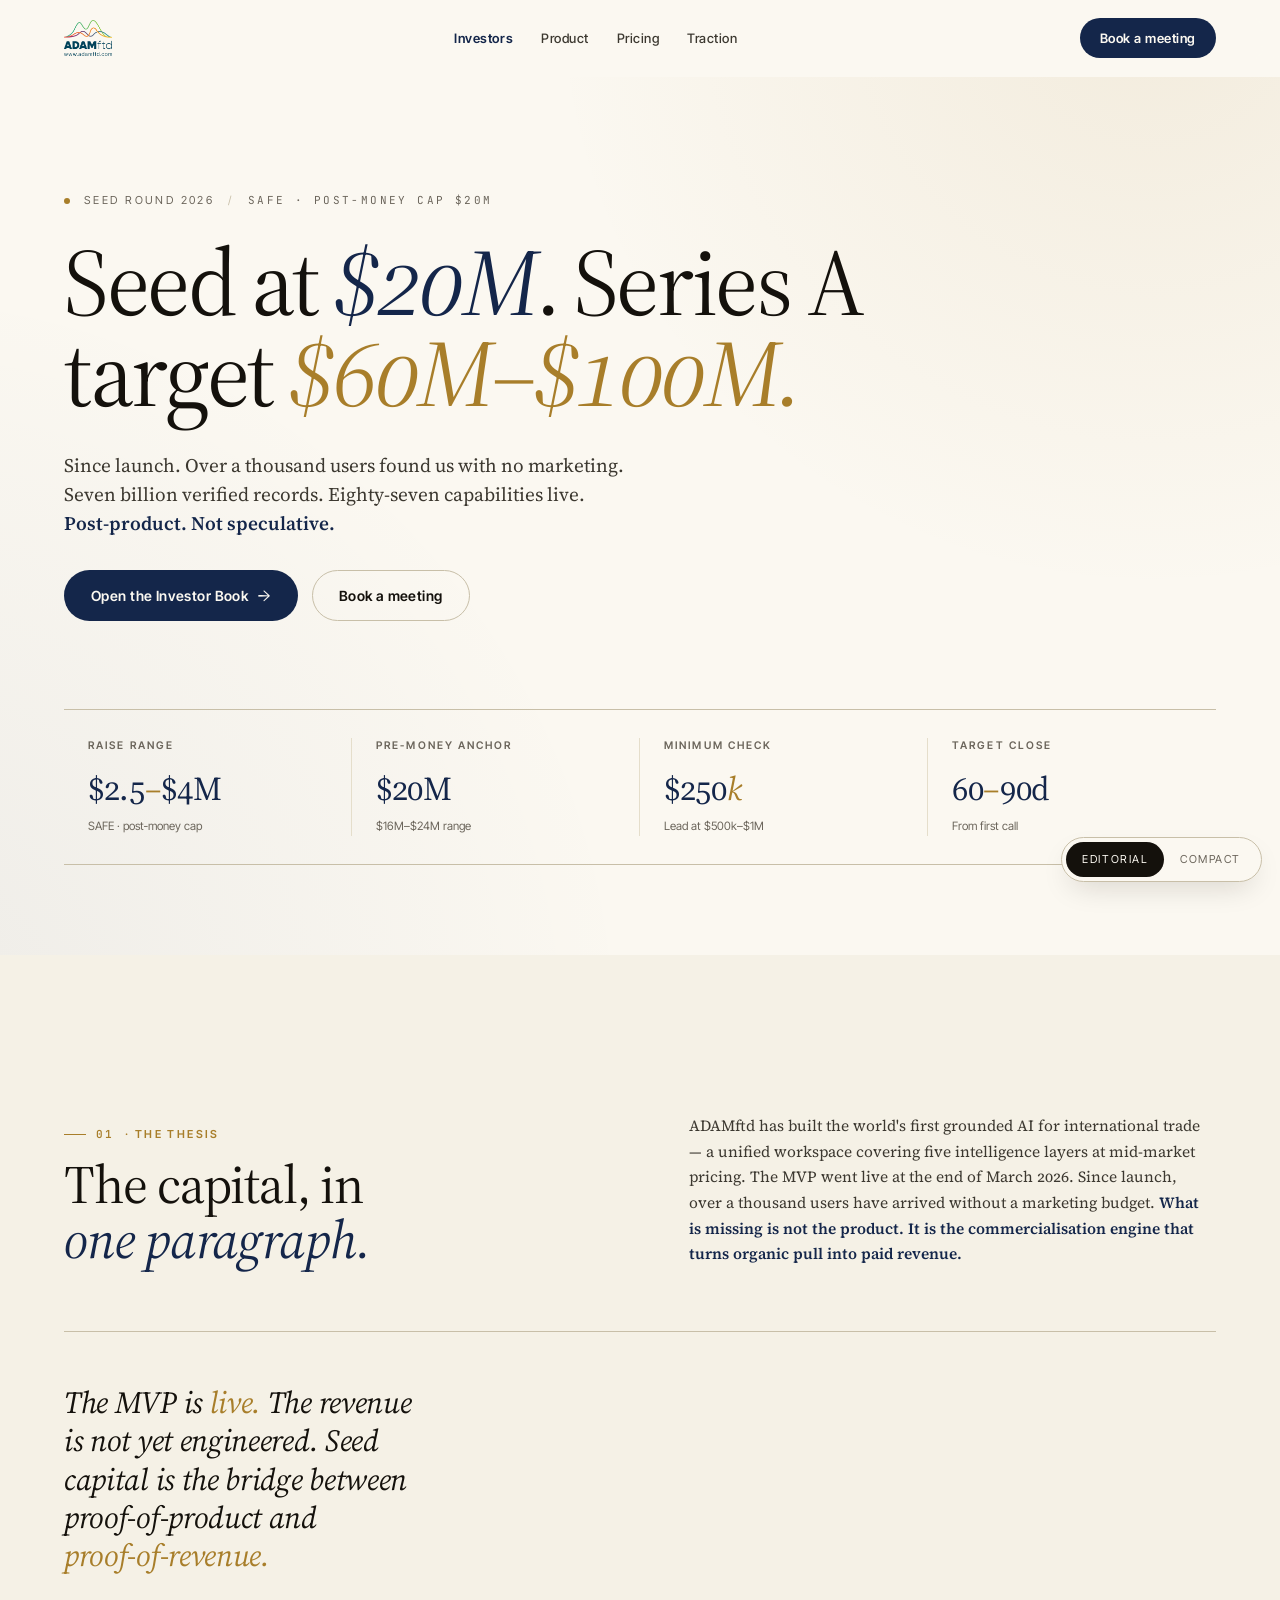
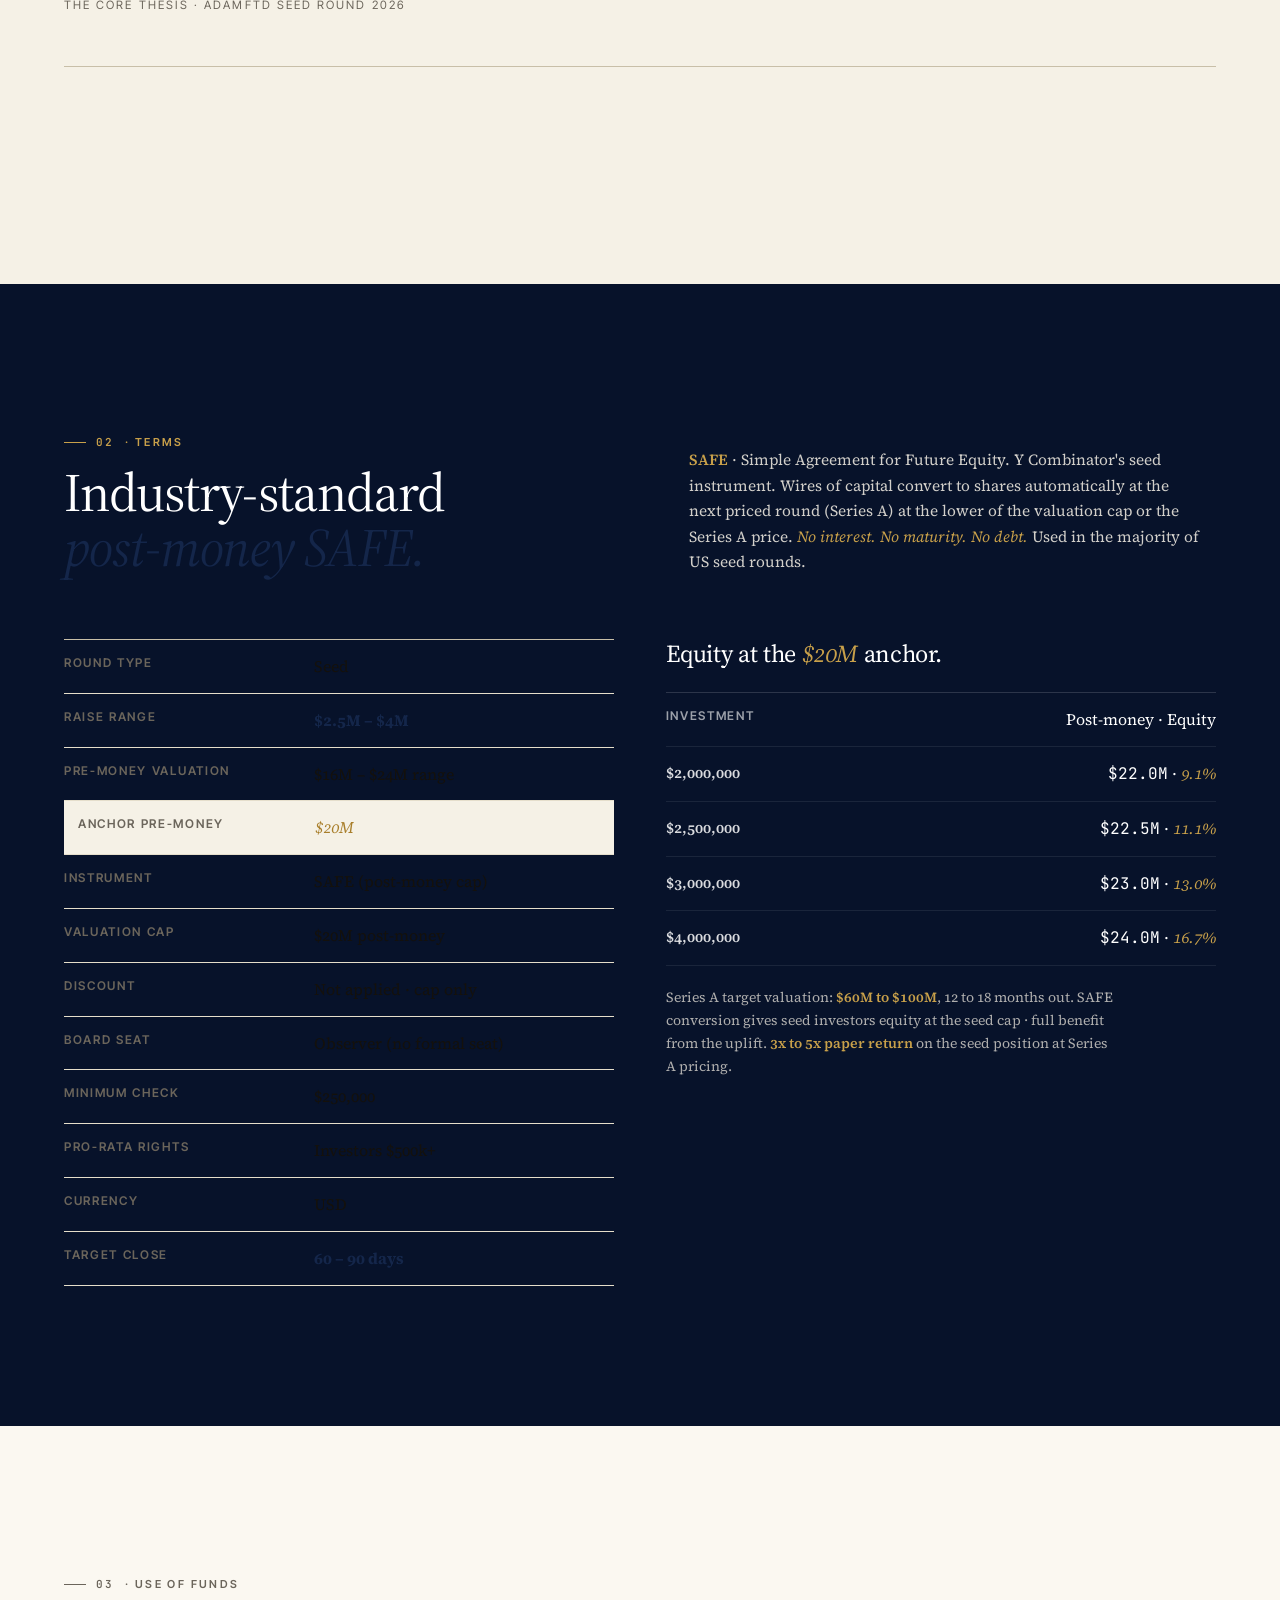
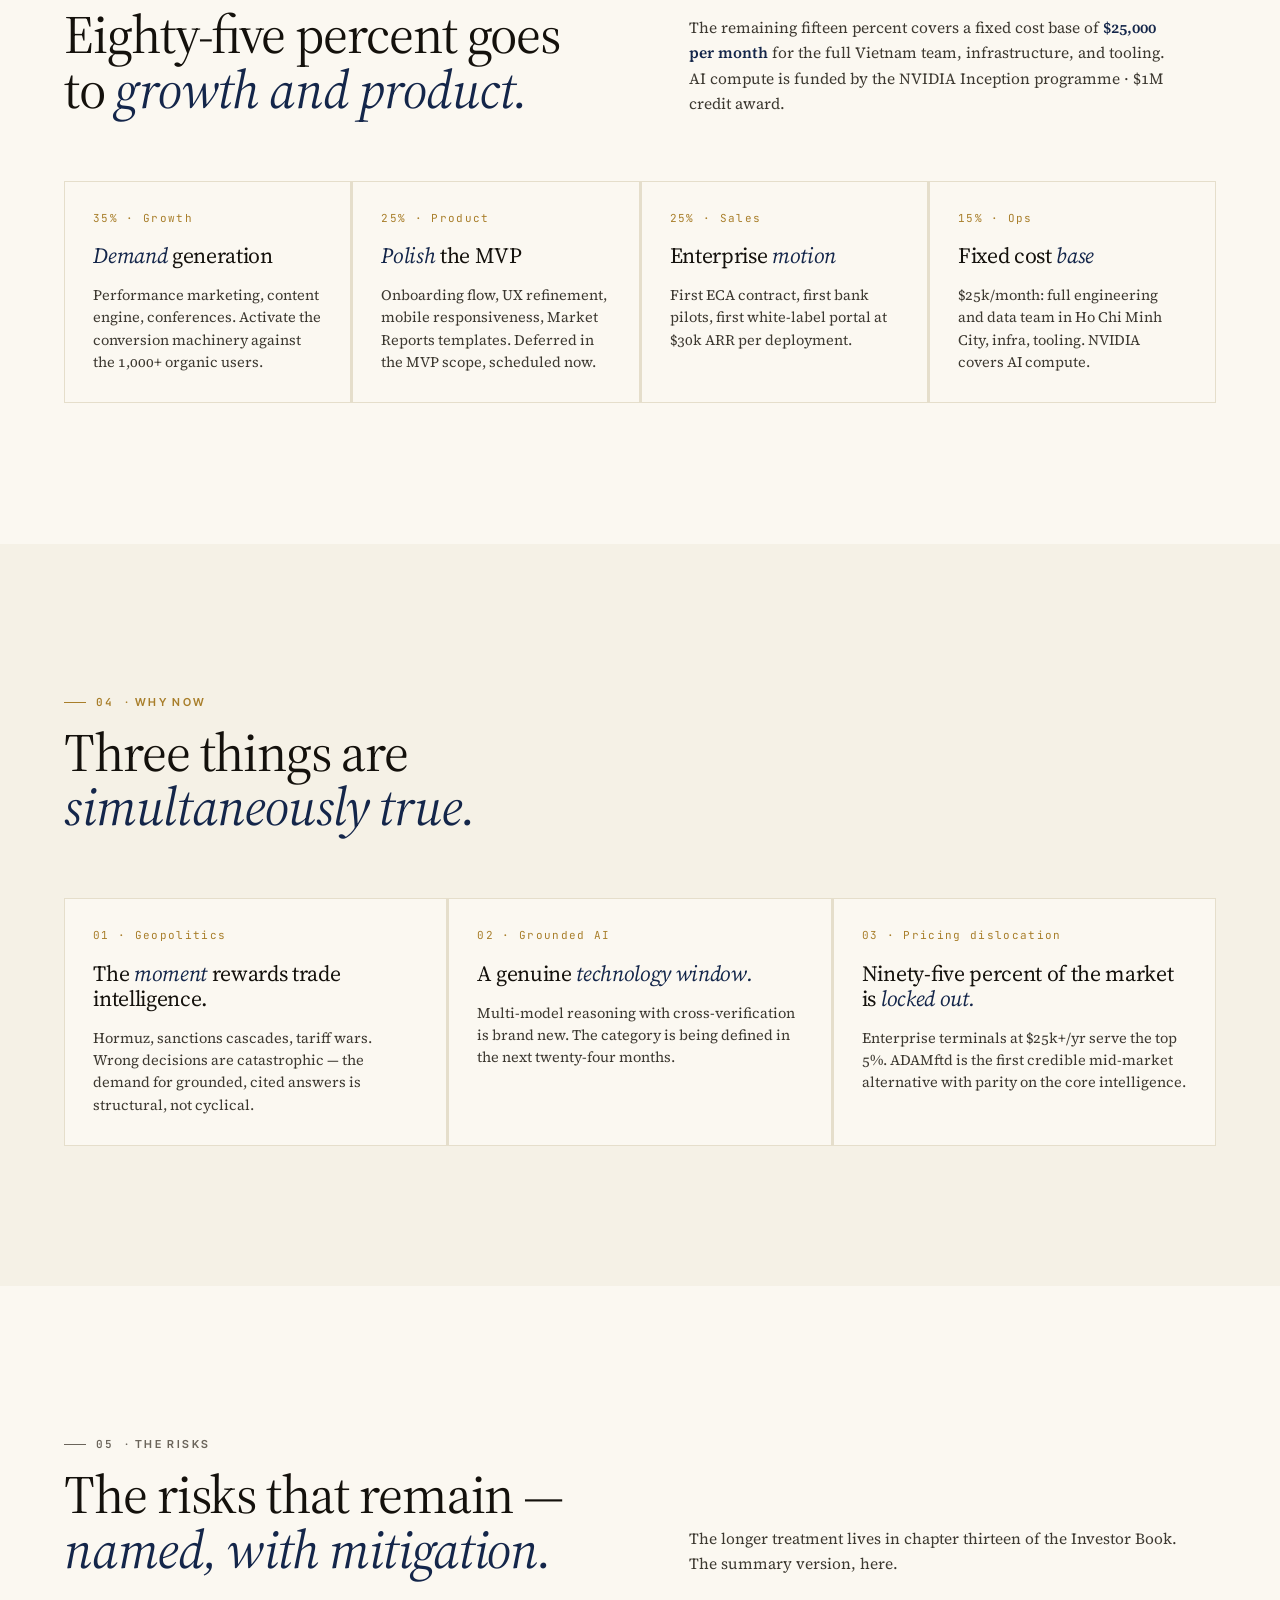
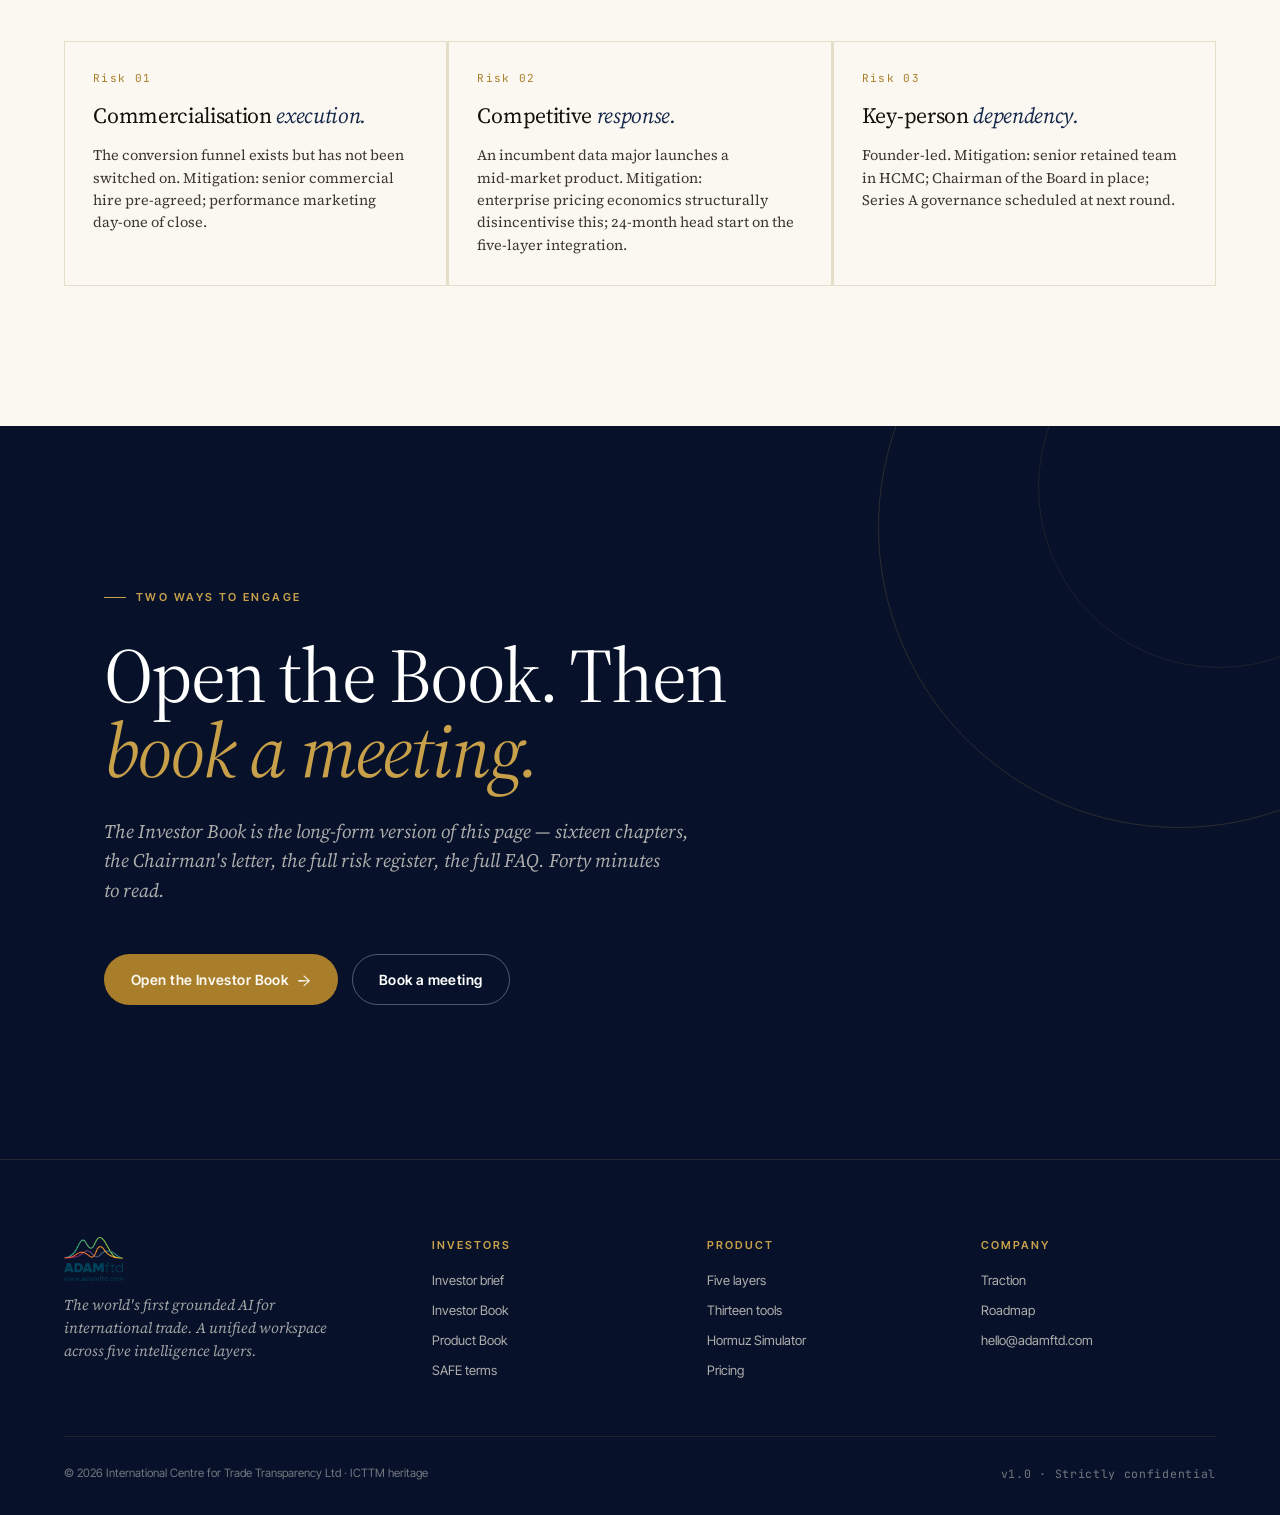
==== commit 68be0cea: "Replace text brand marks with official ADAMftd logo Co-Authored-By: Claude Sonnet 4.6 <noreply@anthr" ====
--- a/investors.html
+++ b/investors.html
@@ -13,7 +13,7 @@
 <body>
 
 <header class="nav" id="nav">
-  <a href="index.html" class="brand">ADAM<span>ftd</span></a>
+  <a href="index.html" class="brand"><img src="logo.png" alt="ADAMftd" class="brand-logo"></a>
   <nav class="links">
     <a href="investors.html" class="current">Investors</a>
     <a href="index.html#layers">Product</a>
@@ -251,7 +251,7 @@
 <footer>
   <div class="grid-foot">
     <div>
-      <div class="foot-brand">ADAM<span>ftd</span></div>
+      <div class="foot-brand"><img src="logo.png" alt="ADAMftd" class="brand-logo"></div>
       <p class="foot-tag">The world's first grounded AI for international trade. A unified workspace across five intelligence layers.</p>
     </div>
     <div>
--- a/style.css
+++ b/style.css
@@ -227,6 +227,8 @@
   color: var(--ink);
 }
 .nav .brand span { color: var(--gold); }
+.brand-logo { height: 36px; width: auto; display: block; }
+.foot-brand .brand-logo { height: 44px; }
 .nav .links { display: flex; gap: 28px; align-items: center; }
 .nav .links a {
   font-family: var(--sans);
